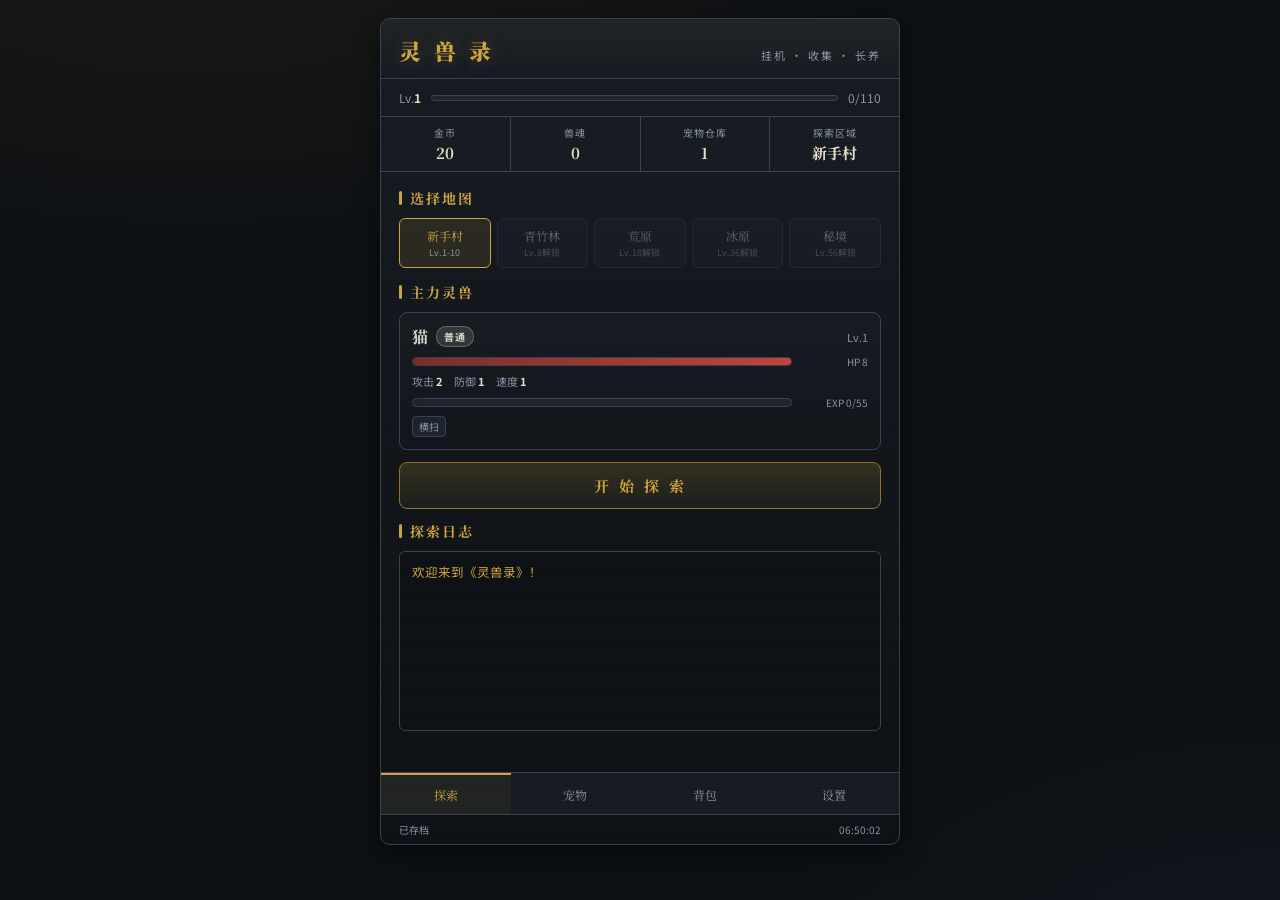
==== index.html @ a9f6e4f0 "v1.0 完整版：数值体系+五行属性+批量操作+培养弹窗+云存档" ====
<!DOCTYPE html>
<html lang="zh-CN">
<head>
<meta charset="UTF-8">
<meta name="viewport" content="width=device-width, initial-scale=1.0">
<title>灵兽录</title>
<link rel="preconnect" href="https://fonts.googleapis.com">
<link href="https://fonts.googleapis.com/css2?family=Noto+Serif+SC:wght@500;700;900&family=Noto+Sans+SC:wght@400;500;700&display=swap" rel="stylesheet">
<link rel="stylesheet" href="styles/main.css?v=1784040094">
</head>
<body>

<div class="app">
  <header class="titlebar">
    <h1>灵 兽 录</h1>
    <div class="sub">挂机 · 收集 · 长养</div>
  </header>

  <div class="playerbar">
    <span>Lv.<b id="pLevel">1</b></span>
    <div class="expbar-wrap"><div class="expbar" id="pExpBar" style="width:0%"></div></div>
    <span id="pExpTxt">0/0</span>
  </div>

  <div class="stats-row">
    <div class="stat-cell"><div class="label">金币</div><div class="val" id="rGold">0</div></div>
    <div class="stat-cell"><div class="label">兽魂</div><div class="val" id="rSoul">0</div></div>
    <div class="stat-cell"><div class="label">宠物仓库</div><div class="val" id="rPetCount">0</div></div>
    <div class="stat-cell"><div class="label">探索区域</div><div class="val" id="rMapName">-</div></div>
  </div>

  <main>
    <div id="tab-explore">
      <div class="section-title">选择地图</div>
      <div class="maps-grid" id="mapsGrid"></div>

      <div class="section-title">主力灵兽</div>
      <div class="active-pet-card" id="activePetCard"></div>

      <button class="explore-btn" id="exploreBtn">开 始 探 索</button>

      <div class="section-title">探索日志</div>
      <div class="log-area" id="logArea"></div>
    </div>

    <div id="tab-pets" style="display:none;">
      <div class="section-title">宠物仓库（点击查看详情）<button class="mini-btn danger" id="btnBatchRefine" style="margin-left:auto;font-size:10px;">批量炼化</button></div>
      <div class="grid-container pet-grid"><div class="pet-list" id="petList"></div></div>
    </div>

    <div id="tab-bag" style="display:none;">
      <div class="section-title">资源</div>
      <div class="res-row" id="bagResources">
        <div class="res-item"><div class="rl">装备材料</div><div class="rv" id="bagMat">0</div></div>
        <div class="res-item"><div class="rl">资质丹</div><div class="rv" id="bagPills">0</div></div>
        <div class="res-item"><div class="rl">资质碎片</div><div class="rv" id="bagFragments">0</div></div>
        <div class="res-item"><div class="rl">技能石</div><div class="rv" id="bagSkillStone">0</div></div>
        <div class="res-item"><div class="rl">宠物经验</div><div class="rv" id="bagPetExp">0</div></div>
        <div class="res-item"><div class="rl">-</div><div class="rv">-</div></div>
        <div class="res-item"><div class="rl">-</div><div class="rv">-</div></div>
        <div class="res-item"><div class="rl">-</div><div class="rv">-</div></div>
      </div>
      <div class="section-title">玩家装备</div>
      <div class="equip-slots" id="equipSlots"></div>
      <div class="section-title">未装备物品（绿色高亮 = 比身上好）<button class="mini-btn danger" id="btnBatchDecompose" style="margin-left:auto;font-size:10px;">批量分解</button></div>
      <div class="grid-container equip-grid"><div class="pet-list" id="equipInv"></div></div>
    </div>

    <div id="tab-settings" style="display:none;">
      <div class="section-title">自动管理</div>
      <div class="setting-row">
        <div class="setting-label">普通宠物自动炼化<small>获得的普通（非宝宝）灵兽自动转化为兽魂</small></div>
        <label class="switch"><input type="checkbox" id="setAutoRefine"><span class="slider"></span></label>
      </div>
      <div class="setting-row">
        <div class="setting-label">「宝」永久保留<small>带宝宝词条的灵兽不会被自动炼化</small></div>
        <label class="switch"><input type="checkbox" id="setKeepBaby"><span class="slider"></span></label>
      </div>
      <div class="setting-row">
        <div class="setting-label">Boss 永久保留<small>王级灵兽不会被自动炼化</small></div>
        <label class="switch"><input type="checkbox" id="setKeepBoss"><span class="slider"></span></label>
      </div>

      <div class="section-title" style="margin-top:16px;">挂机节奏</div>
      <div class="speed-opts" id="speedOpts">
        <div class="speed-opt" data-v="4200">悠闲</div>
        <div class="speed-opt" data-v="2400">正常</div>
        <div class="speed-opt" data-v="1200">急速</div>
      </div>

      <div class="section-title" style="margin-top:16px;">存档</div>
      <div class="btnrow">
        <button class="mini-btn primary" id="btnSaveNow">立即存档</button>
        <button class="mini-btn danger" id="btnReset">重置存档</button>
      </div>
      <div class="btnrow">
        <button class="mini-btn primary" id="btnExport">导出存档文件</button>
        <button class="mini-btn" id="btnImport">导入存档文件</button>
        <input type="file" id="importFile" accept="application/json" style="display:none;">
      </div>
      <div class="empty-hint" style="padding:8px 0 0; text-align:left; line-height:1.6;">
        存档保存在浏览器本地存储。建议定期导出备份。
      </div>
      <div class="empty-hint" id="playTimeTxt" style="padding:14px 0 0;"></div>
    </div>
  </main>

  <nav class="tabbar">
    <button class="active" data-tab="explore">探索</button>
    <button data-tab="pets">宠物</button>
    <button data-tab="bag">背包</button>
    <button data-tab="settings">设置</button>
  </nav>

  <footer class="savebar">
    <span id="saveStatus">已存档</span>
    <span id="clockTxt"></span>
  </footer>
</div>

<div class="modal-mask" id="petDetailModal">
  <div class="modal-box" id="petDetailBox"></div>
</div>

<div class="modal-mask" id="equipDetailModal">
  <div class="modal-box" id="equipDetailBox"></div>
</div>

<!-- 批量炼化弹窗 -->
<div class="modal-mask" id="batchRefineModal">
<div class="modal-box">
<h2>批量炼化</h2>
<div class="modal-sub">选择要炼化的品阶（主力不会被炼化，宝宝/Boss 会二次确认）</div>
<div class="harvest-list" id="batchRefineOptions"></div>
<div style="display:flex;gap:8px;margin-top:12px;">
<button class="mini-btn primary" id="batchRefineConfirm" style="flex:1;">确认炼化</button>
<button class="mini-btn" id="batchRefineCancel" style="flex:1;">取消</button>
</div>
</div>
</div>
<!-- 批量分解弹窗 -->
<div class="modal-mask" id="batchDecomposeModal">
<div class="modal-box">
<h2>批量分解</h2>
<div class="modal-sub">选择要分解的品质（已穿戴不会被分解）</div>
<div class="harvest-list" id="batchDecomposeOptions"></div>
<div style="display:flex;gap:8px;margin-top:12px;">
<button class="mini-btn primary" id="batchDecomposeConfirm" style="flex:1;">确认分解</button>
<button class="mini-btn" id="batchDecomposeCancel" style="flex:1;">取消</button>
</div>
</div>
</div>

<!-- 培养弹窗 -->
<div class="modal-mask" id="trainModal">
<div class="modal-box">
<h2>兽魂培养</h2>
<div class="modal-sub" id="trainInfo">当前兽魂：<b>0</b></div>
<div style="margin:10px 0;">
<label>目标等级：<b id="trainTargetLv">1</b></label>
<input type="range" id="trainSlider" min="1" max="100" value="1" style="width:100%;">
</div>
<div class="modal-sub" id="trainCost">消耗：0 兽魂</div>
<div style="display:flex;gap:8px;margin-top:12px;">
<button class="mini-btn primary" id="trainConfirm" style="flex:1;">确认培养</button>
<button class="mini-btn" id="trainCancel" style="flex:1;">取消</button>
</div>
</div>
</div>

<div class="modal-mask" id="harvestModal">
  <div class="modal-box">
    <h2>今日收获</h2>
    <div class="modal-sub" id="harvestSub">你离开了一段时间，灵兽录为你自动记录了这段时间的探索成果：</div>
    <div class="harvest-list" id="harvestList"></div>
    <button class="modal-close" id="harvestClose">知道了</button>
  </div>
</div>

<script src="scripts/config.js"></script>
<script src="scripts/utils.js"></script>
<script src="scripts/storage.js"></script>
<script src="scripts/state.js"></script>
<script src="scripts/pet.js"></script>
<script src="scripts/combat.js"></script>
<script src="scripts/ui.js"></script>
<script src="scripts/main.js"></script>
</body>
</html>
---- styles/main.css ----
/* ============ 灵兽录 – 完整样式表 ============ */
:root{
    --ink-0:#0d1014;
    --ink-1:#161b22;
    --ink-2:#1e242e;
    --ink-3:#2a3140;
    --line:#3a4152;
    --parchment:#e6dfc9;
    --muted:#8a93a6;
    --gold:#cda43d;
    --gold-dim:#8f7327;
    --blue:#5f93d1;
    --orange:#e0813f;
    --white-tier:#cfd6c8;
    --red:#c0453a;
    --pink: #e0809f;
    --green:#5aa66a;
    --shadow:0 8px 24px rgba(0,0,0,.45);
  }
  *{box-sizing:border-box;}
  html,body{margin:0;padding:0;background:var(--ink-0);color:var(--parchment);font-family:'Noto Sans SC',sans-serif;height:100%;}
  body{
    background:
      radial-gradient(1200px 600px at 15% -10%, rgba(205,164,61,.07), transparent 60%),
      radial-gradient(900px 500px at 100% 110%, rgba(95,147,209,.06), transparent 60%),
      var(--ink-0);
    min-height:100vh;
    display:flex; align-items:flex-start; justify-content:center;
    padding:18px;
  }
  .app{
    width:100%; max-width:520px;
    background:linear-gradient(180deg,var(--ink-1),var(--ink-0));
    border:1px solid var(--line);
    border-radius:10px;
    box-shadow:var(--shadow);
    overflow:hidden;
    position:relative;
  }
  .app::before{
    content:'';position:absolute;inset:0;pointer-events:none;
    background:repeating-linear-gradient(0deg, rgba(255,255,255,.012) 0px, rgba(255,255,255,.012) 1px, transparent 1px, transparent 3px);
  }
  header.titlebar{
    padding:16px 18px 12px;
    border-bottom:1px solid var(--line);
    display:flex; align-items:baseline; justify-content:space-between;
    background:linear-gradient(180deg, rgba(205,164,61,.06), transparent);
  }
  header.titlebar h1{
    font-family:'Noto Serif SC',serif; font-weight:900; font-size:22px; letter-spacing:4px;
    margin:0; color:var(--gold);
    text-shadow:0 0 18px rgba(205,164,61,.25);
  }
  header.titlebar .sub{font-size:11px; color:var(--muted); letter-spacing:2px;}
  
  .stats-row{
    display:grid; grid-template-columns:repeat(4,1fr); gap:1px;
    background:var(--line);
    border-bottom:1px solid var(--line);
  }
  .stat-cell{
    background:var(--ink-1); padding:8px 6px; text-align:center;
  }
  .stat-cell .label{font-size:10px; color:var(--muted); letter-spacing:1px;}
  .stat-cell .val{font-family:'Noto Serif SC',serif; font-size:15px; font-weight:700; color:var(--parchment); margin-top:2px;}
  
  .playerbar{
    padding:10px 18px; display:flex; align-items:center; gap:10px; border-bottom:1px solid var(--line);
    font-size:12px; color:var(--muted);
  }
  .playerbar b{color:var(--parchment); font-weight:700;}
  .expbar-wrap{flex:1; height:6px; background:var(--ink-2); border-radius:3px; overflow:hidden; border:1px solid var(--line);}
  .expbar{height:100%; background:linear-gradient(90deg,var(--gold-dim),var(--gold));}
  
  main {
    padding:16px 18px;
    height: 600px;
    display: flex;
    flex-direction: column;
  }
  
  #tab-explore, #tab-pets, #tab-bag, #tab-settings {
    flex: 1;
    display: flex;
    flex-direction: column;
    overflow: hidden;
  }
  
  .section-title{
    font-family:'Noto Serif SC',serif; font-weight:700; font-size:14px; color:var(--gold);
    letter-spacing:2px; margin:0 0 10px; display:flex; align-items:center; gap:8px;
  }
  .section-title::before{content:'';width:3px;height:14px;background:var(--gold);display:inline-block;border-radius:2px;}
  
  .maps-grid{display:grid; grid-template-columns:repeat(5,1fr); gap:6px; margin-bottom:14px;}
  .map-btn{
    background:var(--ink-2); border:1px solid var(--line); border-radius:6px; color:var(--parchment);
    padding:8px 2px; font-size:12px; text-align:center; cursor:pointer; font-family:'Noto Serif SC',serif;
    transition:.15s;
  }
  .map-btn small{display:block; font-size:9px; color:var(--muted); font-family:'Noto Sans SC',sans-serif; margin-top:2px;}
  .map-btn.active{border-color:var(--gold); background:rgba(205,164,61,.12); color:var(--gold);}
  .map-btn.locked{opacity:.4; cursor:not-allowed;}
  
  .active-pet-card{
    border:1px solid var(--line); border-radius:8px; padding:12px; margin-bottom:12px;
    background:linear-gradient(180deg, rgba(255,255,255,.02), transparent);
    position:relative;
  }
  .pet-name-row{display:flex; align-items:center; gap:8px; margin-bottom:6px;}
  .tier-tag{font-size:10px; padding:2px 7px; border-radius:10px; font-weight:700; letter-spacing:1px;}
  .tier-normal{background:rgba(207,214,200,.15); color:var(--white-tier); border:1px solid rgba(207,214,200,.3);}
  .tier-elite{background:rgba(95,147,209,.15); color:var(--blue); border:1px solid rgba(95,147,209,.35);}
  .tier-boss{background:rgba(224,128,159,.15); color:var(--pink); border:1px solid rgba(224,128,159,.4);}
  .tier-baby{background:rgba(192,69,58,.18); color:var(--red); border:1px solid rgba(192,69,58,.45);}
  .pet-name{font-family:'Noto Serif SC',serif; font-weight:700; font-size:16px;}
  .pet-name.c-normal{color:var(--white-tier);}
  .pet-name.c-elite{color:var(--blue);}
  .pet-name.c-boss{color:var(--pink);}
  .pet-name.c-baby{color:var(--red);}

  .pet-grid-name.c-normal { color: var(--white-tier); }
  .pet-grid-name.c-elite  { color: var(--blue); }
  .pet-grid-name.c-boss   { color: var(--pink); }
  .pet-grid-name.c-baby   { color: var(--red); }
  
  .hp-row{display:flex; align-items:center; gap:6px; margin:4px 0;}
  .hp-bar-wrap{flex:1; height:9px; background:var(--ink-2); border-radius:5px; overflow:hidden; border:1px solid var(--line);}
  .hp-bar{height:100%; background:linear-gradient(90deg,#7a2e28,var(--red));}
  .hp-txt{font-size:10px; color:var(--muted); min-width:70px; text-align:right;}
  
  .pet-stats-mini{display:flex; gap:12px; font-size:11px; color:var(--muted); margin-top:4px; flex-wrap:wrap;}
  .pet-stats-mini span b{color:var(--parchment);}
  .pet-skills-mini{margin-top:6px; display:flex; gap:5px; flex-wrap:wrap;}
  .skill-chip{font-size:10px; padding:2px 6px; border-radius:4px; background:var(--ink-2); border:1px solid var(--line); color:var(--muted);}
  
  .explore-btn{
    width:100%; padding:12px; border-radius:8px; border:1px solid var(--gold-dim);
    background:linear-gradient(180deg, rgba(205,164,61,.18), rgba(205,164,61,.06));
    color:var(--gold); font-family:'Noto Serif SC',serif; font-weight:700; font-size:15px; letter-spacing:3px;
    cursor:pointer; margin-bottom:12px; transition:.15s;
  }
  .explore-btn:hover{background:rgba(205,164,61,.24);}
  .explore-btn.stop{border-color:#6a3530; color:var(--red); background:rgba(192,69,58,.12);}
  
  .log-area{
    height:180px; overflow-y:auto; background:var(--ink-0); border:1px solid var(--line); border-radius:6px;
    padding:10px 12px; font-size:12.5px; line-height:1.65; color:#b9b19a;
  }
  .log-area .l-title{color:var(--gold);}
  .log-area .l-win{color:var(--green);}
  .log-area .l-lose{color:var(--red);}
  .log-area .l-get{color:var(--gold);}
  .log-area .l-dim{color:var(--muted);}
  .log-area::-webkit-scrollbar{width:6px;}
  .log-area::-webkit-scrollbar-thumb{background:var(--line); border-radius:3px;}
  
  nav.tabbar{display:flex; border-top:1px solid var(--line); background:var(--ink-1);}
  nav.tabbar button{
    flex:1; padding:11px 4px; background:none; border:none; color:var(--muted); font-size:12px;
    font-family:'Noto Serif SC',serif; cursor:pointer; border-top:2px solid transparent;
  }
  nav.tabbar button.active{color:var(--gold); border-top-color:var(--gold); background:rgba(205,164,61,.06);}
  
  /* 宠物宫格 */
  .pet-list { display: grid; grid-template-columns: repeat(auto-fill, minmax(90px, 1fr)); gap: 6px; max-height: 420px; overflow-y: auto; }
  .pet-grid-card { border:1px solid var(--line); border-radius:6px; padding:6px 4px; text-align:center; background:var(--ink-2); cursor:pointer; transition:0.15s; }
  .pet-grid-card:hover { border-color: var(--gold); }
  .pet-grid-name { font-family:'Noto Serif SC',serif; font-size:12px; font-weight:700; overflow:hidden; text-overflow:ellipsis; white-space:nowrap; color:inherit; }
  
  /* 装备宫格 */
  .equip-grid { display: grid; grid-template-columns: repeat(auto-fill, minmax(100px, 1fr)); gap: 6px; max-height: 400px; overflow-y: auto; }
  .equip-grid-card { border:1px solid var(--line); border-radius:6px; padding:6px 4px; text-align:center; background:var(--ink-2); cursor:pointer; transition:0.15s; }
  .equip-grid-card:hover { border-color: var(--gold); }
  .equip-grid-card.better { border-color: var(--green); box-shadow: 0 0 6px rgba(90,166,106,.3); }
  
  .mini-btn{
    font-size:11px; padding:5px 8px; border-radius:5px; border:1px solid var(--line); background:var(--ink-1);
    color:var(--parchment); cursor:pointer;
  }
  .mini-btn:hover{border-color:var(--gold); color:var(--gold);}
  .mini-btn.danger:hover{border-color:var(--red); color:var(--red);}
  .mini-btn.primary{border-color:var(--gold-dim); color:var(--gold);}
  
  .empty-hint{color:var(--muted); font-size:12.5px; text-align:center; padding:30px 10px;}
  
  .res-grid{display:grid; grid-template-columns:1fr 1fr; gap:8px; margin-bottom:14px;}
  .res-cell{border:1px solid var(--line); border-radius:7px; padding:10px; background:var(--ink-2);}
  .res-cell .rl{font-size:10.5px; color:var(--muted);}
  .res-cell .rv{font-family:'Noto Serif SC',serif; font-size:17px; color:var(--gold); font-weight:700; margin-top:3px;}
  
  .equip-slots{display:grid; grid-template-columns:repeat(3,1fr); gap:8px; margin-bottom:14px;}
  .equip-slot{border:1px dashed var(--line); border-radius:7px; padding:10px 6px; text-align:center; font-size:11px; color:var(--muted);}
  .equip-slot b{display:block; color:var(--parchment); font-size:12px; margin-bottom:3px;}
  
  .setting-row{display:flex; align-items:center; justify-content:space-between; padding:10px 0; border-bottom:1px solid var(--line);}
  .setting-row:last-child{border-bottom:none;}
  .setting-label{font-size:13px;}
  .setting-label small{display:block; font-size:10.5px; color:var(--muted); margin-top:2px;}
  .switch{position:relative; width:38px; height:21px; flex-shrink:0;}
  .switch input{opacity:0; width:0; height:0;}
  .slider{position:absolute; cursor:pointer; inset:0; background:var(--ink-3); border-radius:20px; transition:.2s; border:1px solid var(--line);}
  .slider::before{content:''; position:absolute; width:15px; height:15px; left:2px; top:2px; background:var(--muted); border-radius:50%; transition:.2s;}
  input:checked + .slider{background:rgba(205,164,61,.35); border-color:var(--gold-dim);}
  input:checked + .slider::before{transform:translateX(17px); background:var(--gold);}
  
  .speed-opts{display:flex; gap:6px;}
  .speed-opt{flex:1; padding:7px 4px; text-align:center; font-size:11px; border-radius:5px; border:1px solid var(--line); background:var(--ink-2); cursor:pointer; color:var(--muted);}
  .speed-opt.active{border-color:var(--gold); color:var(--gold); background:rgba(205,164,61,.1);}
  
  .btnrow{display:flex; gap:8px; margin-top:12px;}
  .btnrow .mini-btn{flex:1; text-align:center; padding:9px;}
  
  .modal-mask{position:fixed; inset:0; background:rgba(0,0,0,.6); display:none; align-items:center; justify-content:center; z-index:50; padding:20px;}
  .modal-mask.show{display:flex;}
  .modal-box{
      background:var(--ink-1); border:1px solid var(--gold-dim); border-radius:10px; max-width:420px; width:100%;
      padding:20px; box-shadow:var(--shadow); max-height:80vh; overflow-y:auto;
      pointer-events:auto;
    }
  .modal-box h2{font-family:'Noto Serif SC',serif; color:var(--gold); font-size:17px; margin:0 0 4px; letter-spacing:2px;}
  .modal-box .modal-sub{font-size:11px; color:var(--muted); margin-bottom:12px;}
  .harvest-list{display:flex; flex-direction:column; gap:5px; margin-bottom:14px;}
  .harvest-item{display:flex; justify-content:space-between; font-size:13px; padding:6px 9px; background:var(--ink-2); border-radius:5px; border:1px solid var(--line);}
  .harvest-item b{color:var(--gold);}
  .modal-close{width:100%; padding:10px; border-radius:7px; border:1px solid var(--gold-dim); background:rgba(205,164,61,.12); color:var(--gold); font-family:'Noto Serif SC',serif; cursor:pointer; font-size:14px;}
  
  footer.savebar{padding:7px 18px; font-size:10px; color:var(--muted); border-top:1px solid var(--line); display:flex; justify-content:space-between;}

/* 资源行 */
.res-row {
  display: flex;
  flex-wrap: wrap;
  gap: 1px;
  margin-bottom: 14px;
}
.res-item {
  flex: 1 1 calc(25% - 2px);
  min-width: 60px;
  background: var(--ink-2);
  padding: 6px 8px;
  text-align: center;
}
.res-item .rl {
  font-size: 10.5px;
  color: var(--muted);
}
.res-item .rv {
  font-family: 'Noto Serif SC', serif;
  font-size: 14px;
  color: var(--gold);
  font-weight: 700;
  margin-top: 2px;
}
  
  .detail-close{position:absolute; top:12px; right:14px; background:none; border:none; color:var(--muted); font-size:20px; cursor:pointer; line-height:1;}
  .detail-name-row{display:flex; align-items:center; gap:8px; flex-wrap:wrap; margin-bottom:10px;}
  .nickname-row{display:flex; gap:6px; margin-bottom:14px;}
  .nickname-row input{flex:1; background:var(--ink-2); border:1px solid var(--line); border-radius:5px; color:var(--parchment); padding:6px 8px; font-size:12.5px; font-family:'Noto Sans SC',sans-serif;}
  .detail-grid{display:grid; grid-template-columns:1fr 1fr; gap:8px; margin-bottom:12px;}
  .detail-stat{border:1px solid var(--line); border-radius:6px; padding:8px 10px; background:var(--ink-2);}
  .detail-stat .dl{font-size:10px; color:var(--muted);}
  .detail-stat .dv{font-family:'Noto Serif SC',serif; font-size:15px; color:var(--parchment); margin-top:2px;}
  .detail-stat .dv.base{color:var(--muted); font-size:12px; font-family:'Noto Sans SC',sans-serif;}
  .skill-detail{border:1px solid var(--line); border-radius:6px; padding:8px 10px; margin-bottom:6px; background:var(--ink-2);}
  .skill-detail .sname{font-weight:700; font-size:12.5px; color:var(--gold);}
  .skill-detail .sdesc{font-size:11px; color:var(--muted); margin-top:2px;}
  .detail-meta{font-size:11px; color:var(--muted); margin-bottom:10px;}

.grid-container {
  border: 1px solid var(--line);
  border-radius: 6px;
  background: var(--ink-0);
  padding: 6px 6px 0 6px;
  max-height: 420px;
  overflow-y: auto;
}
.grid-container.pet-grid {
  flex: 1;
  height: 0;
  min-height: 0;
  overflow-y: scroll;
}
.grid-container.equip-grid {
  height: 175px;
  flex-shrink: 0;
  overflow-y: scroll;
}
.grid-container .pet-list {
  display: grid;
  grid-template-columns: repeat(auto-fill, minmax(90px, 1fr));
  gap: 6px;
  max-height: none;
  overflow-y: visible;
}
.grid-container #equipInv {
  display: grid;
  grid-template-columns: repeat(auto-fill, minmax(100px, 1fr));
  gap: 6px;
}

/* ========== 自定义滚动条 ========== */
.grid-container {
  overflow-y: scroll !important;
}
.log-area {
  overflow-y: scroll !important;
}
.modal-box {
  overflow-y: scroll !important;
}
.grid-container,
.log-area,
.modal-box {
  scrollbar-width: thin;
  scrollbar-color: var(--gold-dim) transparent;
}
::-webkit-scrollbar {
  width: 5px;
  height: 5px;
}
::-webkit-scrollbar-track {
  background: transparent;
}
::-webkit-scrollbar-thumb {
  background: var(--gold-dim);
  border-radius: 3px;
}
::-webkit-scrollbar-thumb:hover {
  background: var(--gold);
}
::-webkit-scrollbar-corner {
  background: transparent;
}

.detail-grid {
  display: flex !important;
  gap: 8px;
  flex-wrap: wrap;
}
.detail-grid .detail-stat {
  flex: 1;
  min-width: 70px;
  border: 1px solid var(--line);
  border-radius: 6px;
  padding: 6px 8px;
  background: var(--ink-2);
}
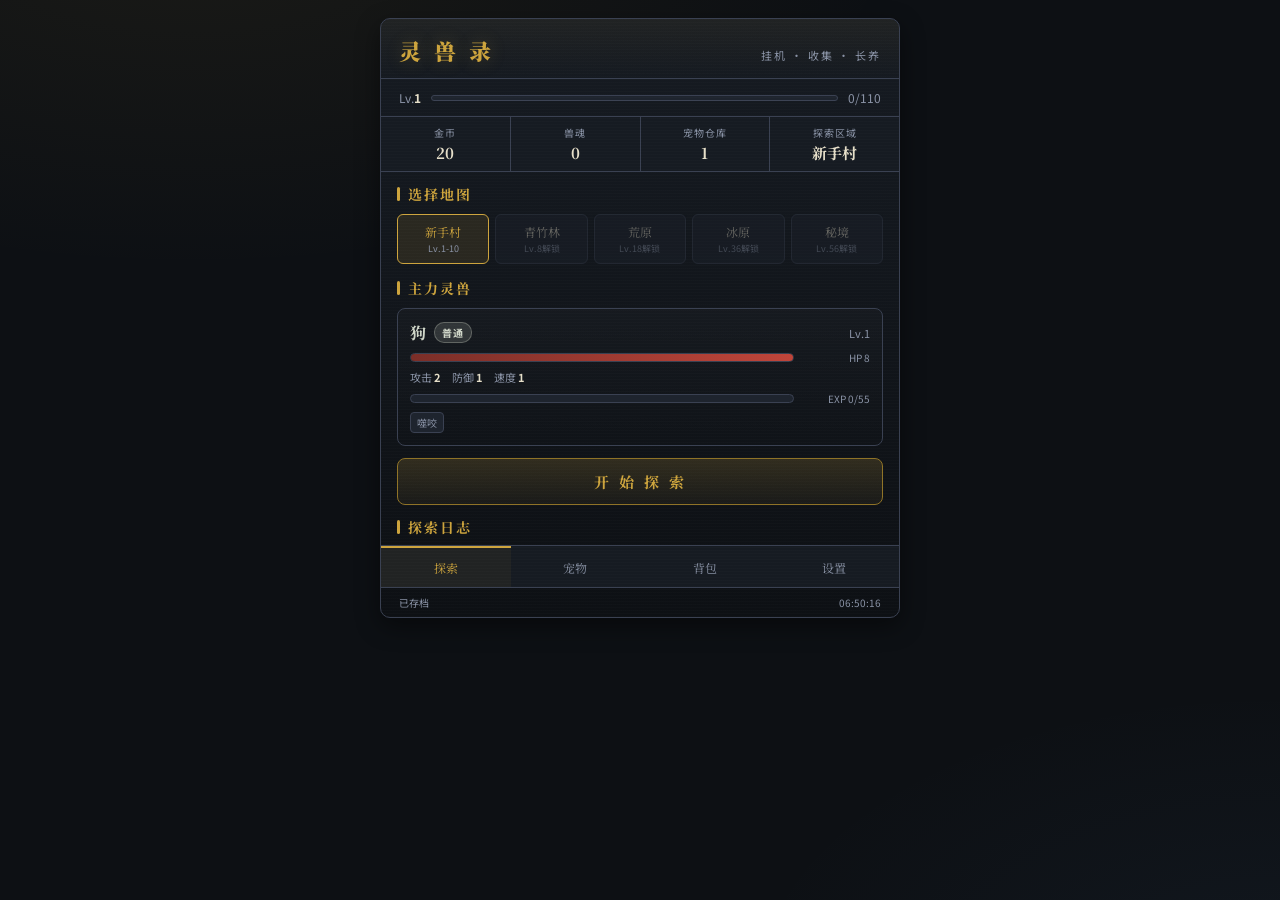
==== commit 1c2fc01e: "CSS硬修复：固定600px布局+装备容器flex撑满+align-content解决空白" ====
--- a/index.html
+++ b/index.html
@@ -3,10 +3,10 @@
 <head>
 <meta charset="UTF-8">
 <meta name="viewport" content="width=device-width, initial-scale=1.0">
-<title>灵兽录</title>
+<title>灵兽录 v2</title>
 <link rel="preconnect" href="https://fonts.googleapis.com">
 <link href="https://fonts.googleapis.com/css2?family=Noto+Serif+SC:wght@500;700;900&family=Noto+Sans+SC:wght@400;500;700&display=swap" rel="stylesheet">
-<link rel="stylesheet" href="styles/main.css?v=1784040094">
+<link rel="stylesheet" href="styles/main.v2.css">
 </head>
 <body>
 
@@ -63,7 +63,7 @@
       <div class="section-title">玩家装备</div>
       <div class="equip-slots" id="equipSlots"></div>
       <div class="section-title">未装备物品（绿色高亮 = 比身上好）<button class="mini-btn danger" id="btnBatchDecompose" style="margin-left:auto;font-size:10px;">批量分解</button></div>
-      <div class="grid-container equip-grid"><div class="pet-list" id="equipInv"></div></div>
+      <div class="grid-container equip-grid"><div class="equip-list" id="equipInv"></div></div>
     </div>
 
     <div id="tab-settings" style="display:none;">
@@ -184,6 +184,6 @@
 <script src="scripts/pet.js"></script>
 <script src="scripts/combat.js"></script>
 <script src="scripts/ui.js"></script>
-<script src="scripts/main.js"></script>
+<script src="scripts/main.js?v=2"></script>
 </body>
 </html>
--- a/styles/main.v2.css
+++ b/styles/main.v2.css
@@ -0,0 +1,372 @@
+/* ============ 灵兽录 – 完整样式表 ============ */
+:root{
+    --ink-0:#0d1014;
+    --ink-1:#161b22;
+    --ink-2:#1e242e;
+    --ink-3:#2a3140;
+    --line:#3a4152;
+    --parchment:#e6dfc9;
+    --muted:#8a93a6;
+    --gold:#cda43d;
+    --gold-dim:#8f7327;
+    --blue:#5f93d1;
+    --orange:#e0813f;
+    --white-tier:#cfd6c8;
+    --red:#c0453a;
+    --pink: #e0809f;
+    --green:#5aa66a;
+    --shadow:0 8px 24px rgba(0,0,0,.45);
+  }
+  *{box-sizing:border-box;}
+  html,body{margin:0;padding:0;background:var(--ink-0);color:var(--parchment);font-family:'Noto Sans SC',sans-serif;height:100%;}
+  body{
+    background:
+      radial-gradient(1200px 600px at 15% -10%, rgba(205,164,61,.07), transparent 60%),
+      radial-gradient(900px 500px at 100% 110%, rgba(95,147,209,.06), transparent 60%),
+      var(--ink-0);
+    min-height:100vh;
+    display:flex; align-items:flex-start; justify-content:center;
+    padding:18px;
+  }
+  .app{
+    width:100%; max-width:520px;
+    background:linear-gradient(180deg,var(--ink-1),var(--ink-0));
+    border:1px solid var(--line);
+    border-radius:10px;
+    box-shadow:var(--shadow);
+    overflow:hidden;
+    position:relative;
+    height:600px;
+    display:flex;
+    flex-direction:column;
+  }
+  .app::before{
+    content:'';position:absolute;inset:0;pointer-events:none;
+    background:repeating-linear-gradient(0deg, rgba(255,255,255,.012) 0px, rgba(255,255,255,.012) 1px, transparent 1px, transparent 3px);
+  }
+  header.titlebar{
+    padding:16px 18px 12px;
+    border-bottom:1px solid var(--line);
+    display:flex; align-items:baseline; justify-content:space-between;
+    background:linear-gradient(180deg, rgba(205,164,61,.06), transparent);
+  }
+  header.titlebar h1{
+    font-family:'Noto Serif SC',serif; font-weight:900; font-size:22px; letter-spacing:4px;
+    margin:0; color:var(--gold);
+    text-shadow:0 0 18px rgba(205,164,61,.25);
+  }
+  header.titlebar .sub{font-size:11px; color:var(--muted); letter-spacing:2px;}
+  
+  .stats-row{
+    display:grid; grid-template-columns:repeat(4,1fr); gap:1px;
+    background:var(--line);
+    border-bottom:1px solid var(--line);
+  }
+  .stat-cell{
+    background:var(--ink-1); padding:8px 6px; text-align:center;
+  }
+  .stat-cell .label{font-size:10px; color:var(--muted); letter-spacing:1px;}
+  .stat-cell .val{font-family:'Noto Serif SC',serif; font-size:15px; font-weight:700; color:var(--parchment); margin-top:2px;}
+  
+  .playerbar{
+    padding:10px 18px; display:flex; align-items:center; gap:10px; border-bottom:1px solid var(--line);
+    font-size:12px; color:var(--muted);
+  }
+  .playerbar b{color:var(--parchment); font-weight:700;}
+  .expbar-wrap{flex:1; height:6px; background:var(--ink-2); border-radius:3px; overflow:hidden; border:1px solid var(--line);}
+  .expbar{height:100%; background:linear-gradient(90deg,var(--gold-dim),var(--gold));}
+  
+  main {
+    flex:1;
+    min-height:0;
+    overflow:hidden;
+    padding:12px 16px;
+  }
+  
+  #tab-explore, #tab-pets, #tab-bag, #tab-settings {
+    display:flex;
+    flex-direction:column;
+    flex:1;
+    min-height:0;
+    overflow:hidden;
+  }
+  
+  .section-title{
+    font-family:'Noto Serif SC',serif; font-weight:700; font-size:14px; color:var(--gold);
+    letter-spacing:2px; margin:0 0 10px; display:flex; align-items:center; gap:8px;
+  }
+  .section-title::before{content:'';width:3px;height:14px;background:var(--gold);display:inline-block;border-radius:2px;}
+  
+  .maps-grid{display:grid; grid-template-columns:repeat(5,1fr); gap:6px; margin-bottom:14px;}
+  .map-btn{
+    background:var(--ink-2); border:1px solid var(--line); border-radius:6px; color:var(--parchment);
+    padding:8px 2px; font-size:12px; text-align:center; cursor:pointer; font-family:'Noto Serif SC',serif;
+    transition:.15s;
+  }
+  .map-btn small{display:block; font-size:9px; color:var(--muted); font-family:'Noto Sans SC',sans-serif; margin-top:2px;}
+  .map-btn.active{border-color:var(--gold); background:rgba(205,164,61,.12); color:var(--gold);}
+  .map-btn.locked{opacity:.4; cursor:not-allowed;}
+  
+  .active-pet-card{
+    border:1px solid var(--line); border-radius:8px; padding:12px; margin-bottom:12px;
+    background:linear-gradient(180deg, rgba(255,255,255,.02), transparent);
+    position:relative;
+  }
+  .pet-name-row{display:flex; align-items:center; gap:8px; margin-bottom:6px;}
+  .tier-tag{font-size:10px; padding:2px 7px; border-radius:10px; font-weight:700; letter-spacing:1px;}
+  .tier-normal{background:rgba(207,214,200,.15); color:var(--white-tier); border:1px solid rgba(207,214,200,.3);}
+  .tier-elite{background:rgba(95,147,209,.15); color:var(--blue); border:1px solid rgba(95,147,209,.35);}
+  .tier-boss{background:rgba(224,128,159,.15); color:var(--pink); border:1px solid rgba(224,128,159,.4);}
+  .tier-baby{background:rgba(192,69,58,.18); color:var(--red); border:1px solid rgba(192,69,58,.45);}
+  .pet-name{font-family:'Noto Serif SC',serif; font-weight:700; font-size:16px;}
+  .pet-name.c-normal{color:var(--white-tier);}
+  .pet-name.c-elite{color:var(--blue);}
+  .pet-name.c-boss{color:var(--pink);}
+  .pet-name.c-baby{color:var(--red);}
+
+  .pet-grid-name.c-normal { color: var(--white-tier); }
+  .pet-grid-name.c-elite  { color: var(--blue); }
+  .pet-grid-name.c-boss   { color: var(--pink); }
+  .pet-grid-name.c-baby   { color: var(--red); }
+  
+  .hp-row{display:flex; align-items:center; gap:6px; margin:4px 0;}
+  .hp-bar-wrap{flex:1; height:9px; background:var(--ink-2); border-radius:5px; overflow:hidden; border:1px solid var(--line);}
+  .hp-bar{height:100%; background:linear-gradient(90deg,#7a2e28,var(--red));}
+  .hp-txt{font-size:10px; color:var(--muted); min-width:70px; text-align:right;}
+  
+  .pet-stats-mini{display:flex; gap:12px; font-size:11px; color:var(--muted); margin-top:4px; flex-wrap:wrap;}
+  .pet-stats-mini span b{color:var(--parchment);}
+  .pet-skills-mini{margin-top:6px; display:flex; gap:5px; flex-wrap:wrap;}
+  .skill-chip{font-size:10px; padding:2px 6px; border-radius:4px; background:var(--ink-2); border:1px solid var(--line); color:var(--muted);}
+  
+  .explore-btn{
+    width:100%; padding:12px; border-radius:8px; border:1px solid var(--gold-dim);
+    background:linear-gradient(180deg, rgba(205,164,61,.18), rgba(205,164,61,.06));
+    color:var(--gold); font-family:'Noto Serif SC',serif; font-weight:700; font-size:15px; letter-spacing:3px;
+    cursor:pointer; margin-bottom:12px; transition:.15s;
+  }
+  .explore-btn:hover{background:rgba(205,164,61,.24);}
+  .explore-btn.stop{border-color:#6a3530; color:var(--red); background:rgba(192,69,58,.12);}
+  
+  .log-area{
+    height:180px; overflow-y:auto; background:var(--ink-0); border:1px solid var(--line); border-radius:6px;
+    padding:10px 12px; font-size:12.5px; line-height:1.65; color:#b9b19a;
+  }
+  .log-area .l-title{color:var(--gold);}
+  .log-area .l-win{color:var(--green);}
+  .log-area .l-lose{color:var(--red);}
+  .log-area .l-get{color:var(--gold);}
+  .log-area .l-dim{color:var(--muted);}
+  .log-area::-webkit-scrollbar{width:6px;}
+  .log-area::-webkit-scrollbar-thumb{background:var(--line); border-radius:3px;}
+  
+  nav.tabbar{display:flex; border-top:1px solid var(--line); background:var(--ink-1);}
+  nav.tabbar button{
+    flex:1; padding:11px 4px; background:none; border:none; color:var(--muted); font-size:12px;
+    font-family:'Noto Serif SC',serif; cursor:pointer; border-top:2px solid transparent;
+  }
+  nav.tabbar button.active{color:var(--gold); border-top-color:var(--gold); background:rgba(205,164,61,.06);}
+  
+  /* 宠物宫格 */
+  .pet-list { display: grid; grid-template-columns: repeat(auto-fill, minmax(90px, 1fr)); gap: 6px; }
+  .pet-grid-card { border:1px solid var(--line); border-radius:6px; padding:6px 4px; text-align:center; background:var(--ink-2); cursor:pointer; transition:0.15s; }
+  .pet-grid-card:hover { border-color: var(--gold); }
+  .pet-grid-name { font-family:'Noto Serif SC',serif; font-size:12px; font-weight:700; overflow:hidden; text-overflow:ellipsis; white-space:nowrap; color:inherit; }
+  
+  /* 装备宫格 */
+  .equip-grid-card { border:1px solid var(--line); border-radius:6px; padding:6px 4px; text-align:center; background:var(--ink-2); cursor:pointer; transition:0.15s; }
+  .equip-grid-card:hover { border-color: var(--gold); }
+  .equip-grid-card.better { border-color: var(--green); box-shadow: 0 0 6px rgba(90,166,106,.3); }
+  
+  .mini-btn{
+    font-size:11px; padding:5px 8px; border-radius:5px; border:1px solid var(--line); background:var(--ink-1);
+    color:var(--parchment); cursor:pointer;
+  }
+  .mini-btn:hover{border-color:var(--gold); color:var(--gold);}
+  .mini-btn.danger:hover{border-color:var(--red); color:var(--red);}
+  .mini-btn.primary{border-color:var(--gold-dim); color:var(--gold);}
+  
+  .empty-hint{color:var(--muted); font-size:12.5px; text-align:center; padding:30px 10px;}
+  
+  .res-grid{display:grid; grid-template-columns:1fr 1fr; gap:8px; margin-bottom:14px;}
+  .res-cell{border:1px solid var(--line); border-radius:7px; padding:10px; background:var(--ink-2);}
+  .res-cell .rl{font-size:10.5px; color:var(--muted);}
+  .res-cell .rv{font-family:'Noto Serif SC',serif; font-size:17px; color:var(--gold); font-weight:700; margin-top:3px;}
+  
+  .equip-slots{display:grid; grid-template-columns:repeat(3,1fr); gap:8px; margin-bottom:14px;}
+  .equip-slot{border:1px dashed var(--line); border-radius:7px; padding:10px 6px; text-align:center; font-size:11px; color:var(--muted);}
+  .equip-slot b{display:block; color:var(--parchment); font-size:12px; margin-bottom:3px;}
+  
+  .setting-row{display:flex; align-items:center; justify-content:space-between; padding:10px 0; border-bottom:1px solid var(--line);}
+  .setting-row:last-child{border-bottom:none;}
+  .setting-label{font-size:13px;}
+  .setting-label small{display:block; font-size:10.5px; color:var(--muted); margin-top:2px;}
+  .switch{position:relative; width:38px; height:21px; flex-shrink:0;}
+  .switch input{opacity:0; width:0; height:0;}
+  .slider{position:absolute; cursor:pointer; inset:0; background:var(--ink-3); border-radius:20px; transition:.2s; border:1px solid var(--line);}
+  .slider::before{content:''; position:absolute; width:15px; height:15px; left:2px; top:2px; background:var(--muted); border-radius:50%; transition:.2s;}
+  input:checked + .slider{background:rgba(205,164,61,.35); border-color:var(--gold-dim);}
+  input:checked + .slider::before{transform:translateX(17px); background:var(--gold);}
+  
+  .speed-opts{display:flex; gap:6px;}
+  .speed-opt{flex:1; padding:7px 4px; text-align:center; font-size:11px; border-radius:5px; border:1px solid var(--line); background:var(--ink-2); cursor:pointer; color:var(--muted);}
+  .speed-opt.active{border-color:var(--gold); color:var(--gold); background:rgba(205,164,61,.1);}
+  
+  .btnrow{display:flex; gap:8px; margin-top:12px;}
+  .btnrow .mini-btn{flex:1; text-align:center; padding:9px;}
+  
+  .modal-mask{position:fixed; inset:0; background:rgba(0,0,0,.6); display:none; align-items:center; justify-content:center; z-index:50; padding:20px;}
+  .modal-mask.show{display:flex;}
+  .modal-box{
+      background:var(--ink-1); border:1px solid var(--gold-dim); border-radius:10px; max-width:420px; width:100%;
+      padding:20px; box-shadow:var(--shadow); max-height:80vh; overflow-y:auto;
+      pointer-events:auto;
+    }
+  .modal-box h2{font-family:'Noto Serif SC',serif; color:var(--gold); font-size:17px; margin:0 0 4px; letter-spacing:2px;}
+  .modal-box .modal-sub{font-size:11px; color:var(--muted); margin-bottom:12px;}
+  .harvest-list{display:flex; flex-direction:column; gap:5px; margin-bottom:14px;}
+  .harvest-item{display:flex; justify-content:space-between; font-size:13px; padding:6px 9px; background:var(--ink-2); border-radius:5px; border:1px solid var(--line);}
+  .harvest-item b{color:var(--gold);}
+  .modal-close{width:100%; padding:10px; border-radius:7px; border:1px solid var(--gold-dim); background:rgba(205,164,61,.12); color:var(--gold); font-family:'Noto Serif SC',serif; cursor:pointer; font-size:14px;}
+  
+  footer.savebar{padding:7px 18px; font-size:10px; color:var(--muted); border-top:1px solid var(--line); display:flex; justify-content:space-between;}
+
+/* 资源行 */
+.res-row {
+  display: flex;
+  flex-wrap: wrap;
+  gap: 1px;
+  margin-bottom: 14px;
+}
+.res-item {
+  flex: 1 1 calc(25% - 2px);
+  min-width: 60px;
+  background: var(--ink-2);
+  padding: 6px 8px;
+  text-align: center;
+}
+.res-item .rl {
+  font-size: 10.5px;
+  color: var(--muted);
+}
+.res-item .rv {
+  font-family: 'Noto Serif SC', serif;
+  font-size: 14px;
+  color: var(--gold);
+  font-weight: 700;
+  margin-top: 2px;
+}
+  
+  .detail-close{position:absolute; top:12px; right:14px; background:none; border:none; color:var(--muted); font-size:20px; cursor:pointer; line-height:1;}
+  .detail-name-row{display:flex; align-items:center; gap:8px; flex-wrap:wrap; margin-bottom:10px;}
+  .nickname-row{display:flex; gap:6px; margin-bottom:14px;}
+  .nickname-row input{flex:1; background:var(--ink-2); border:1px solid var(--line); border-radius:5px; color:var(--parchment); padding:6px 8px; font-size:12.5px; font-family:'Noto Sans SC',sans-serif;}
+  .detail-grid{display:grid; grid-template-columns:1fr 1fr; gap:8px; margin-bottom:12px;}
+  .detail-stat{border:1px solid var(--line); border-radius:6px; padding:8px 10px; background:var(--ink-2);}
+  .detail-stat .dl{font-size:10px; color:var(--muted);}
+  .detail-stat .dv{font-family:'Noto Serif SC',serif; font-size:15px; color:var(--parchment); margin-top:2px;}
+  .detail-stat .dv.base{color:var(--muted); font-size:12px; font-family:'Noto Sans SC',sans-serif;}
+  .skill-detail{border:1px solid var(--line); border-radius:6px; padding:8px 10px; margin-bottom:6px; background:var(--ink-2);}
+  .skill-detail .sname{font-weight:700; font-size:12.5px; color:var(--gold);}
+  .skill-detail .sdesc{font-size:11px; color:var(--muted); margin-top:2px;}
+  .detail-meta{font-size:11px; color:var(--muted); margin-bottom:10px;}
+
+.grid-container {
+  border: 1px solid var(--line);
+  border-radius: 6px;
+  background: var(--ink-0);
+  padding: 6px;
+  overflow-y: auto;
+}
+.grid-container.pet-grid {
+  flex: 1;
+  min-height: 0;
+  overflow-y: auto;
+  border: 1px solid var(--line);
+  border-radius: 6px;
+  background: var(--ink-0);
+  padding: 6px;
+}
+.grid-container.equip-grid {
+  flex: 1;
+  min-height: 0;
+  overflow-y: auto;
+  border: 1px solid var(--line);
+  border-radius: 6px;
+  background: var(--ink-0);
+  padding: 6px;
+}
+.pet-list {
+  display: grid;
+  grid-template-columns: repeat(auto-fill, minmax(90px, 1fr));
+  gap: 6px;
+  align-content: start;
+}
+
+.equip-list {
+  display: grid;
+  grid-template-columns: repeat(auto-fill, minmax(100px, 1fr));
+  gap: 6px;
+  align-content: start;
+}
+
+.res-row,
+.equip-slots,
+#tab-bag .section-title {
+  flex-shrink: 0;
+}
+
+.pet-grid-card,
+.equip-grid-card {
+  height: 56px;
+  display: flex;
+  flex-direction: column;
+  justify-content: center;
+  align-items: center;
+}
+
+/* ========== 自定义滚动条 ========== */
+.log-area {
+  overflow-y: auto;
+}
+.modal-box {
+  overflow-y: auto;
+}
+.log-area,
+.modal-box {
+  scrollbar-width: thin;
+  scrollbar-color: var(--gold-dim) transparent;
+}
+::-webkit-scrollbar {
+  width: 5px;
+  height: 5px;
+}
+::-webkit-scrollbar-track {
+  background: transparent;
+}
+::-webkit-scrollbar-thumb {
+  background: var(--gold-dim);
+  border-radius: 3px;
+}
+::-webkit-scrollbar-thumb:hover {
+  background: var(--gold);
+}
+::-webkit-scrollbar-corner {
+  background: transparent;
+}
+
+.detail-grid {
+  display: flex !important;
+  gap: 8px;
+  flex-wrap: wrap;
+}
+.detail-grid .detail-stat {
+  flex: 1;
+  min-width: 70px;
+  border: 1px solid var(--line);
+  border-radius: 6px;
+  padding: 6px 8px;
+  background: var(--ink-2);
+}
+
+  
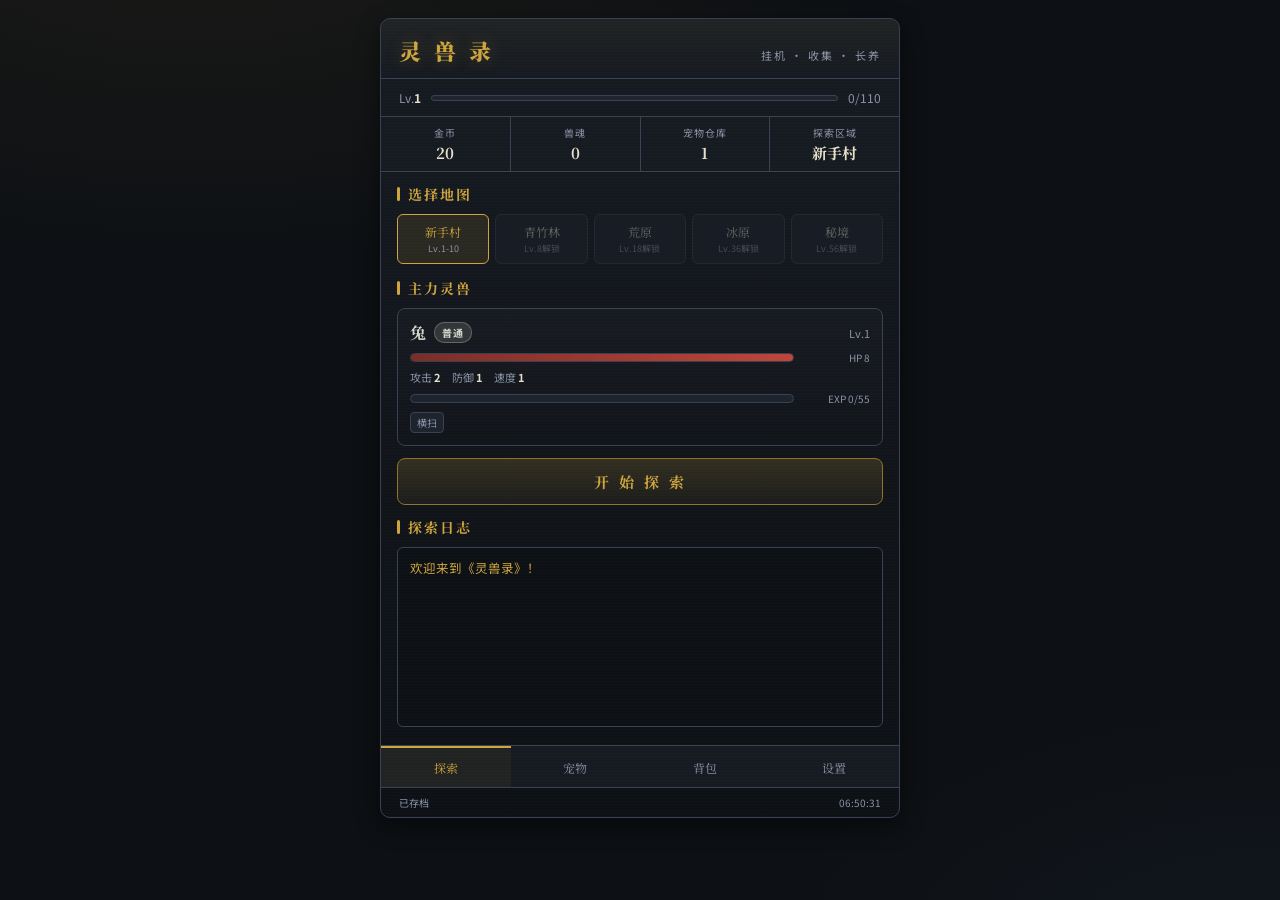
==== commit 25bf00d9: "Obsidian风格同步：最后一存胜出+固定同步ID跨设备共享" ====
--- a/index.html
+++ b/index.html
@@ -99,7 +99,12 @@
         <input type="file" id="importFile" accept="application/json" style="display:none;">
       </div>
       <div class="empty-hint" style="padding:8px 0 0; text-align:left; line-height:1.6;">
-        存档保存在浏览器本地存储。建议定期导出备份。
+        存档同步到云端，所有设备使用同一同步 ID 即可共享存档。
+      </div>
+      <div class="empty-hint" style="padding:4px 0 0; text-align:left; font-size:10px; color:var(--gold-dim);">
+        同步 ID：<b id="syncIdDisplay"></b>
+        <button class="mini-btn" id="btnCopySyncId" style="font-size:9px; padding:2px 6px; margin-left:4px;">复制</button>
+        <small style="color:var(--muted); display:block; margin-top:2px;">其他设备填入相同 ID 即可跨设备同步</small>
       </div>
       <div class="empty-hint" id="playTimeTxt" style="padding:14px 0 0;"></div>
     </div>
--- a/styles/main.v2.css
+++ b/styles/main.v2.css
@@ -36,7 +36,7 @@
     box-shadow:var(--shadow);
     overflow:hidden;
     position:relative;
-    height:600px;
+    height:800px;
     display:flex;
     flex-direction:column;
   }
@@ -279,18 +279,18 @@
   overflow-y: auto;
 }
 .grid-container.pet-grid {
-  flex: 1;
-  min-height: 0;
-  overflow-y: auto;
+  height: 502px;
+  flex-shrink: 0;
+  overflow-y: scroll;
   border: 1px solid var(--line);
   border-radius: 6px;
   background: var(--ink-0);
   padding: 6px;
 }
 .grid-container.equip-grid {
-  flex: 1;
-  min-height: 0;
-  overflow-y: auto;
+  height: 254px;
+  flex-shrink: 0;
+  overflow-y: scroll;
   border: 1px solid var(--line);
   border-radius: 6px;
   background: var(--ink-0);
@@ -332,6 +332,7 @@
 .modal-box {
   overflow-y: auto;
 }
+.grid-container,
 .log-area,
 .modal-box {
   scrollbar-width: thin;
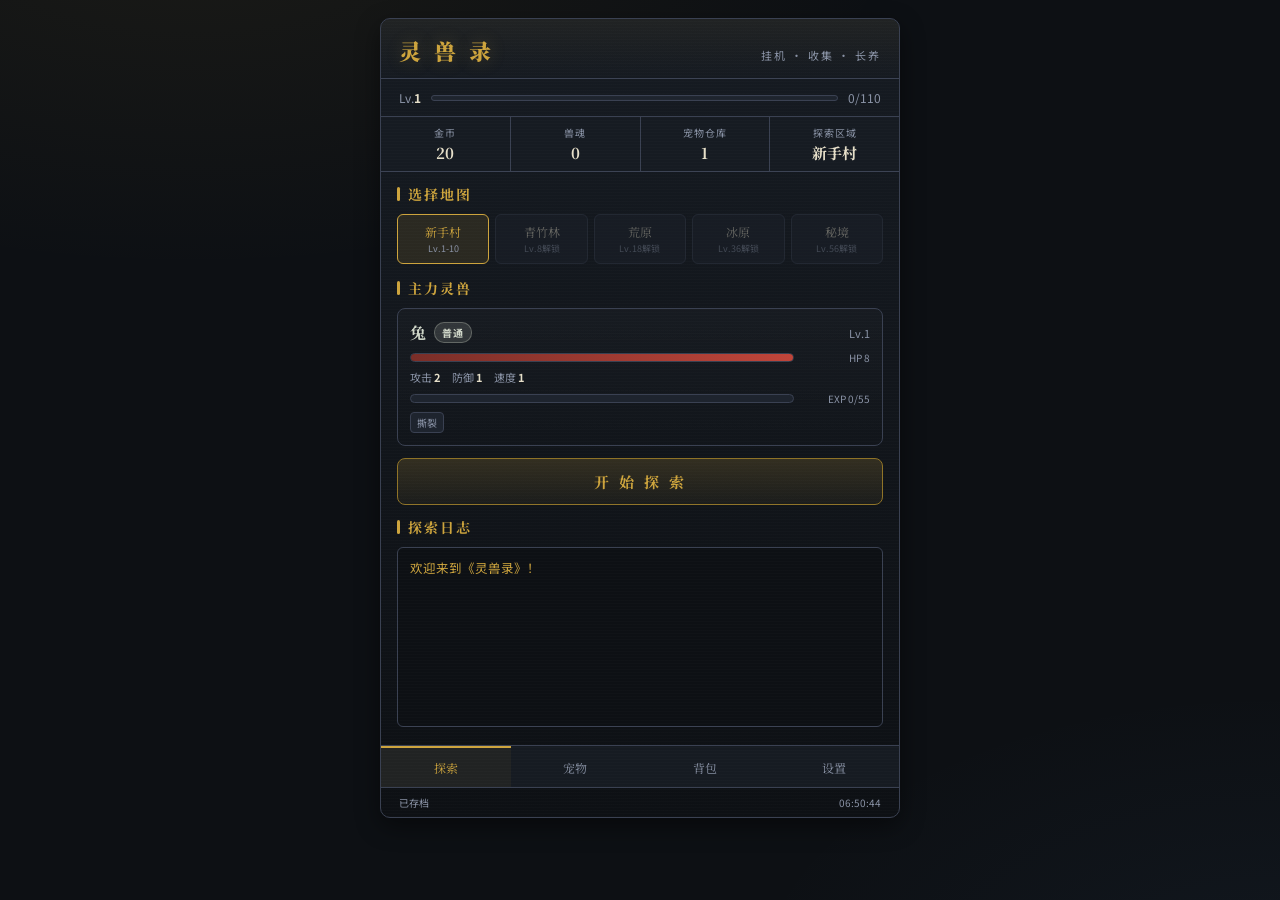
==== commit 22ab86d5: "同步ID可切换+测试存档ceshi999+重置生成新ID" ====
--- a/index.html
+++ b/index.html
@@ -104,7 +104,10 @@
       <div class="empty-hint" style="padding:4px 0 0; text-align:left; font-size:10px; color:var(--gold-dim);">
         同步 ID：<b id="syncIdDisplay"></b>
         <button class="mini-btn" id="btnCopySyncId" style="font-size:9px; padding:2px 6px; margin-left:4px;">复制</button>
-        <small style="color:var(--muted); display:block; margin-top:2px;">其他设备填入相同 ID 即可跨设备同步</small>
+      </div>
+      <div class="setting-row" style="margin-top:4px;">
+        <input type="text" id="syncIdInput" style="flex:1; background:var(--ink-2); border:1px solid var(--line); border-radius:4px; padding:4px 8px; color:var(--parchment); font-size:11px;" placeholder="粘贴同步 ID...">
+        <button class="mini-btn primary" id="btnSetSyncId" style="font-size:9px;">切换</button>
       </div>
       <div class="empty-hint" id="playTimeTxt" style="padding:14px 0 0;"></div>
     </div>
